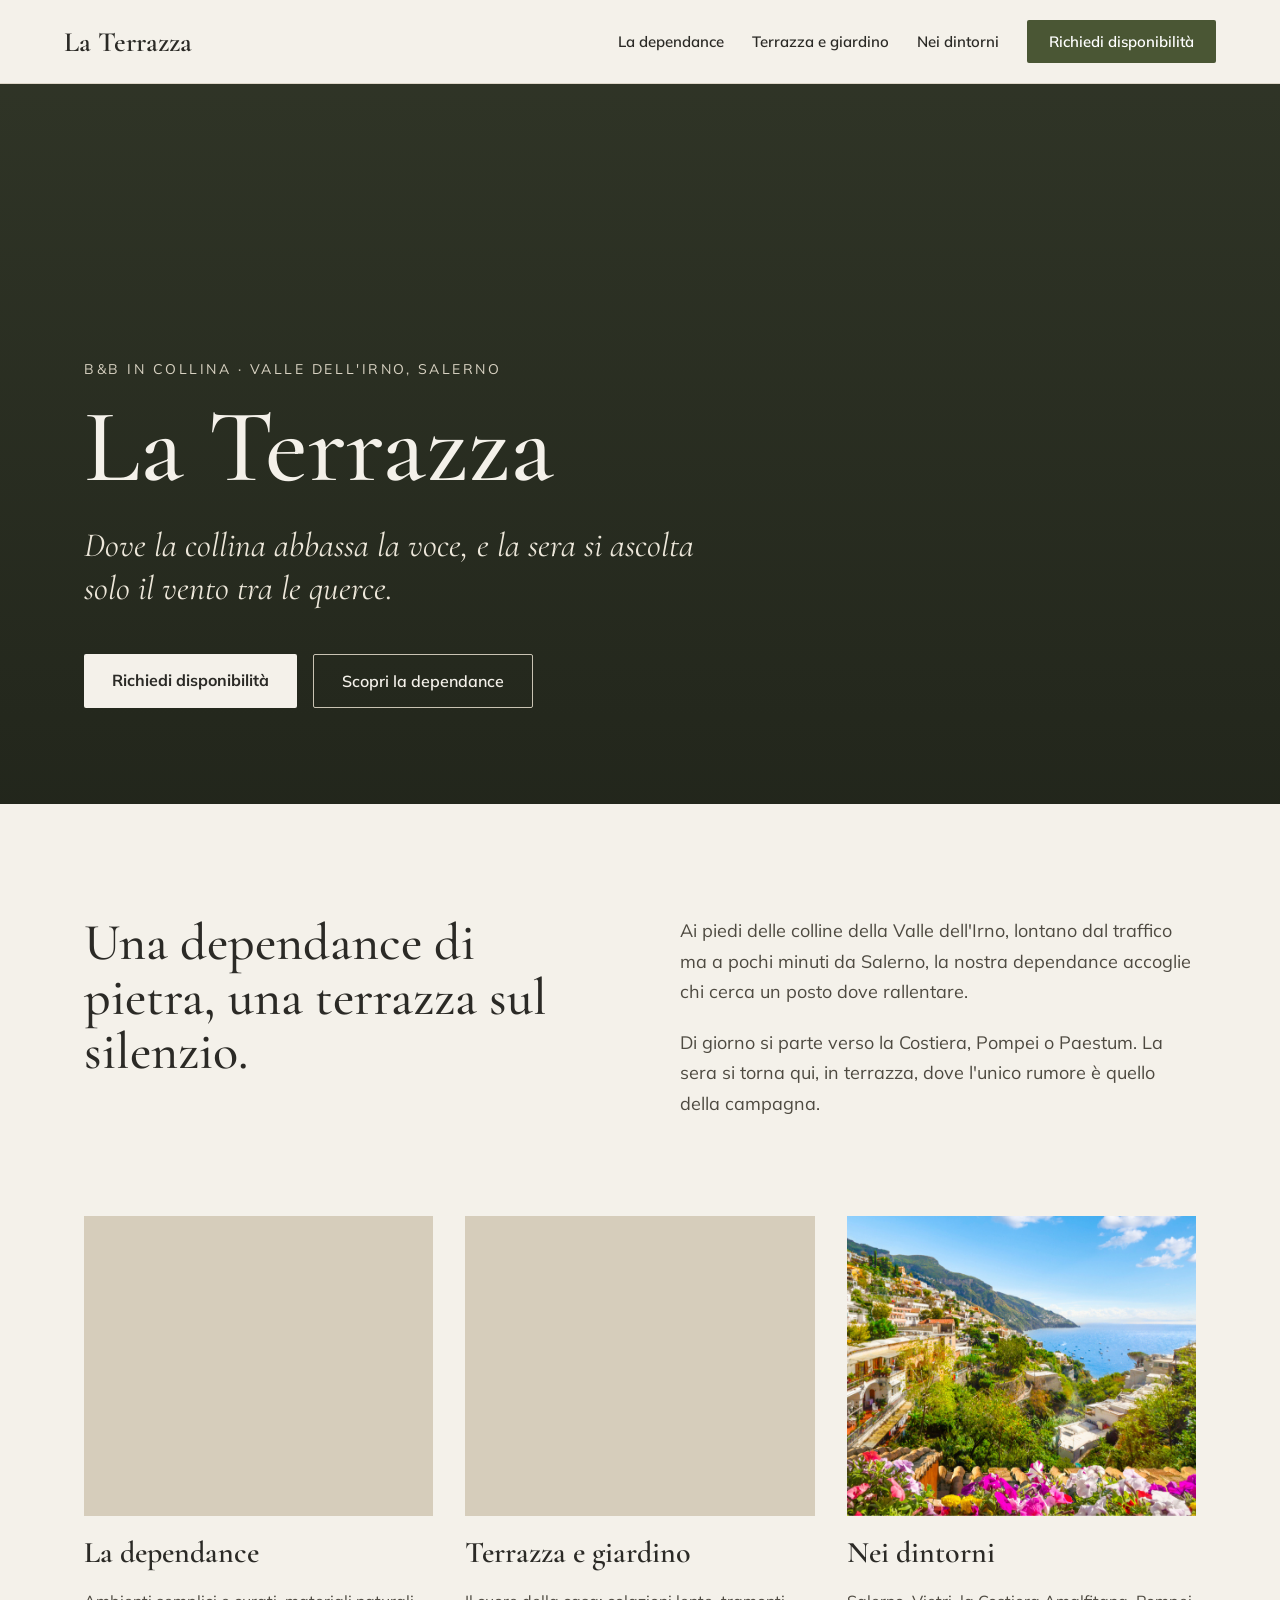
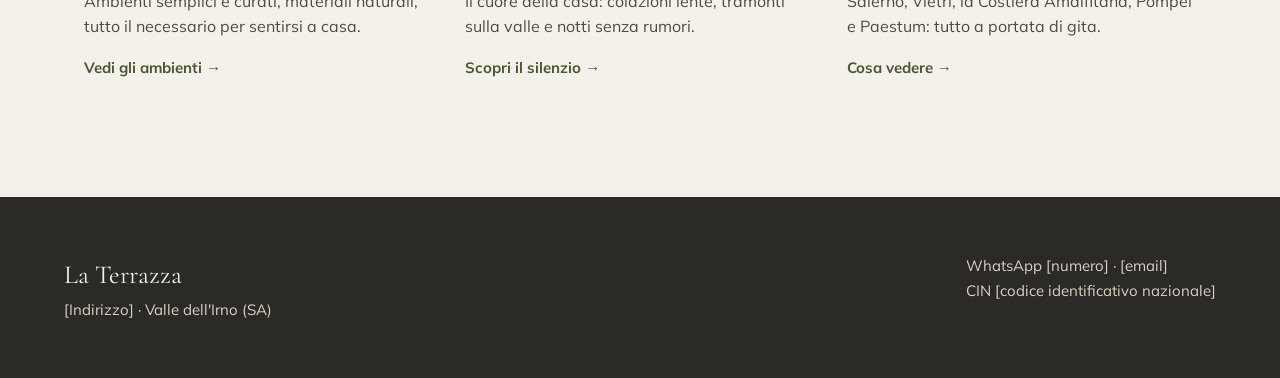
==== index.html @ 40154986 "Add files via upload" ====
<!doctype html>
<html lang="it">
  <head>
    <meta charset="utf-8" />
    <meta name="viewport" content="width=device-width, initial-scale=1" />
    <title>La Terrazza – Home</title>
    <meta
      name="description"
      content="B&B rustico in collina nella Valle dell'Irno, a pochi minuti da Salerno e dalla Costiera Amalfitana."
    />
    <link rel="preconnect" href="https://fonts.googleapis.com" />
    <link
      href="https://fonts.googleapis.com/css2?family=Cormorant+Garamond:ital,wght@0,500;0,600;1,500&family=Mulish:wght@400;600;700&display=swap"
      rel="stylesheet"
    />
    <style>
      body {
        margin: 0;
        background: #f4f1ea;
      }
      a {
        color: #4a5634;
      }
      a:hover {
        color: #2f3820;
      }
    </style>
    <link rel="stylesheet" href="style.css" />
    <script src="menu.js" defer></script>
  </head>
  <body>
    <div
      style="
        font-family: &quot;Mulish&quot;, sans-serif;
        color: #2b2a26;
        background: #f4f1ea;
        min-height: 100vh;
      "
    >
      <header
        class="site-header"
        style="
          display: flex;
          flex-wrap: wrap;
          align-items: center;
          justify-content: space-between;
          gap: 16px 32px;
          padding: 20px 5%;
          border-bottom: 1px solid #ddd6c8;
          background: #f4f1ea;
        "
      >
        <a
          href="index.html"
          style="
            font-family: &quot;Cormorant Garamond&quot;, serif;
            font-size: 28px;
            font-weight: 600;
            color: #2b2a26;
            text-decoration: none;
          "
          >La Terrazza</a
        >
        <button
          type="button"
          class="menu-toggle"
          aria-expanded="false"
          aria-controls="menu-principale"
          aria-label="Apri il menu"
        >
          <svg
            class="icon-burger"
            aria-hidden="true"
            width="24"
            height="24"
            viewBox="0 0 24 24"
            fill="none"
            stroke="currentColor"
            stroke-width="1.8"
            stroke-linecap="round"
          >
            <path d="M4 7h16M4 12h16M4 17h16"></path>
          </svg>
          <svg
            class="icon-close"
            aria-hidden="true"
            width="24"
            height="24"
            viewBox="0 0 24 24"
            fill="none"
            stroke="currentColor"
            stroke-width="1.8"
            stroke-linecap="round"
          >
            <path d="M6 6l12 12M18 6L6 18"></path>
          </svg>
        </button>
        <nav
          id="menu-principale"
          class="site-nav"
          aria-label="Principale"
          style="
            display: flex;
            flex-wrap: wrap;
            align-items: center;
            gap: 8px 28px;
            font-size: 15px;
            font-weight: 600;
          "
        >
          <a
            href="dependance.html"
            style="color: #2b2a26; text-decoration: none; padding: 12px 0"
            >La dependance</a
          >
          <a
            href="terrazza.html"
            style="color: #2b2a26; text-decoration: none; padding: 12px 0"
            >Terrazza e giardino</a
          >
          <a
            href="dintorni.html"
            style="color: #2b2a26; text-decoration: none; padding: 12px 0"
            >Nei dintorni</a
          >
          <a
            href="contatti.html"
            style="
              color: #ffffff;
              background: #4a5634;
              text-decoration: none;
              padding: 12px 22px;
              border-radius: 2px;
            "
            >Richiedi disponibilità</a
          >
        </nav>
      </header>

      <section
        style="
          position: relative;
          height: 720px;
          background:
            linear-gradient(rgba(25, 28, 20, 0.35), rgba(25, 28, 20, 0.72)),
            url('img/terrazza/gard1.jpg')
              center / cover no-repeat #3b4130;
          display: flex;
          align-items: flex-end;
          overflow: hidden;
        "
      >

        <div
          style="
            width: 100%;
            max-width: 1240px;
            margin: 0 auto;
            padding: 0 5% 96px;
            box-sizing: border-box;
          "
        >
          <p
            style="
              margin: 0 0 20px;
              font-size: 14px;
              letter-spacing: 0.18em;
              text-transform: uppercase;
              color: #d8d2c2;
            "
          >
            B&amp;B in collina · Valle dell'Irno, Salerno
          </p>
          <h1
            style="
              margin: 0;
              font-family: &quot;Cormorant Garamond&quot;, serif;
              font-weight: 500;
              font-size: 104px;
              line-height: 0.95;
              color: #f4f1ea;
            "
          >
            La Terrazza
          </h1>
          <p
            style="
              margin: 28px 0 0;
              max-width: 620px;
              font-family: &quot;Cormorant Garamond&quot;, serif;
              font-style: italic;
              font-size: 34px;
              line-height: 1.25;
              color: #ede7da;
            "
          >
            Dove la collina abbassa la voce, e la sera si ascolta solo il vento
            tra le querce.
          </p>
          <div
            style="display: flex; flex-wrap: wrap; gap: 16px; margin-top: 44px"
          >
            <a
              href="contatti.html"
              style="
                background: #f4f1ea;
                color: #2b2a26;
                text-decoration: none;
                font-weight: 700;
                font-size: 16px;
                padding: 16px 28px;
                border-radius: 2px;
              "
              >Richiedi disponibilità</a
            >
            <a
              href="dependance.html"
              style="
                color: #f4f1ea;
                text-decoration: none;
                font-weight: 600;
                font-size: 16px;
                padding: 16px 28px;
                border: 1px solid #c9c3b3;
                border-radius: 2px;
              "
              >Scopri la dependance</a
            >
          </div>
        </div>
      </section>

      <section
        style="
          max-width: 1240px;
          margin: 0 auto;
          padding: 112px 5% 64px;
          box-sizing: border-box;
          display: grid;
          grid-template-columns: repeat(auto-fit, minmax(320px, 1fr));
          gap: 48px 80px;
          align-items: start;
        "
      >
        <h2
          style="
            margin: 0;
            font-family: &quot;Cormorant Garamond&quot;, serif;
            font-weight: 500;
            font-size: 52px;
            line-height: 1.05;
          "
        >
          Una dependance di pietra, una terrazza sul silenzio.
        </h2>
        <div style="font-size: 18px; line-height: 1.7; color: #4e4a41">
          <p style="margin: 0 0 20px">
            Ai piedi delle colline della Valle dell'Irno, lontano dal traffico
            ma a pochi minuti da Salerno, la nostra dependance accoglie chi
            cerca un posto dove rallentare.
          </p>
          <p style="margin: 0">
            Di giorno si parte verso la Costiera, Pompei o Paestum. La sera si
            torna qui, in terrazza, dove l'unico rumore è quello della campagna.
          </p>
        </div>
      </section>

      <section
        style="
          max-width: 1240px;
          margin: 0 auto;
          padding: 32px 5% 120px;
          box-sizing: border-box;
          display: grid;
          grid-template-columns: repeat(auto-fit, minmax(300px, 1fr));
          gap: 32px;
        "
      >
        <a
          href="dependance.html"
          style="
            display: flex;
            flex-direction: column;
            gap: 18px;
            text-decoration: none;
            color: #2b2a26;
          "
        >
          <div
            role="img"
            aria-label="Camera con travi a vista (foto temporanea)"
            style="
              height: 300px;
              background: #d6cdbb
                url(&quot;https://images.unsplash.com/photo-1752942158170-38cd41c574d6?auto=format&fit=crop&w=1600&q=70&quot;)
                center / cover no-repeat;
              display: flex;
              align-items: flex-end;
              padding: 16px;
              box-sizing: border-box;
              font-size: 12px;
              letter-spacing: 0.12em;
              text-transform: uppercase;
              color: #3f3b33;
            "
          >
          </div>
          <span
            style="
              font-family: &quot;Cormorant Garamond&quot;, serif;
              font-size: 30px;
              font-weight: 600;
            "
            >La dependance</span
          >
          <span style="font-size: 16px; line-height: 1.6; color: #4e4a41"
            >Ambienti semplici e curati, materiali naturali, tutto il necessario
            per sentirsi a casa.</span
          >
          <span style="font-size: 15px; font-weight: 700; color: #4a5634"
            >Vedi gli ambienti →</span
          >
        </a>
        <a
          href="terrazza.html"
          style="
            display: flex;
            flex-direction: column;
            gap: 18px;
            text-decoration: none;
            color: #2b2a26;
          "
        >
          <div
            role="img"
            aria-label="Laghetto in giardino con anatre (foto temporanea)"
            style="
              height: 300px;
              background: #d6cdbb
                url('img/terrazza/rose1.jpeg')
                center / cover no-repeat;
              display: flex;
              align-items: flex-end;
              padding: 16px;
              box-sizing: border-box;
              font-size: 12px;
              letter-spacing: 0.12em;
              text-transform: uppercase;
              color: #3f3b33;
            "
          >
          </div>
          <span
            style="
              font-family: &quot;Cormorant Garamond&quot;, serif;
              font-size: 30px;
              font-weight: 600;
            "
            >Terrazza e giardino</span
          >
          <span style="font-size: 16px; line-height: 1.6; color: #4e4a41"
            >Il cuore della casa: colazioni lente, tramonti sulla valle e notti
            senza rumori.</span
          >
          <span style="font-size: 15px; font-weight: 700; color: #4a5634"
            >Scopri il silenzio →</span
          >
        </a>
        <a
          href="dintorni.html"
          style="
            display: flex;
            flex-direction: column;
            gap: 18px;
            text-decoration: none;
            color: #2b2a26;
          "
        >
          <div
            role="img"
            aria-label="Case sulla scogliera della Costiera Amalfitana (foto temporanea)"
            style="
              height: 300px;
              background: #d6cdbb
                url('img/dintorni/dint.png')
                center / cover no-repeat;
              display: flex;
              align-items: flex-end;
              padding: 16px;
              box-sizing: border-box;
              font-size: 12px;
              letter-spacing: 0.12em;
              text-transform: uppercase;
              color: #3f3b33;
            "
          >

          </div>
          <span
            style="
              font-family: &quot;Cormorant Garamond&quot;, serif;
              font-size: 30px;
              font-weight: 600;
            "
            >Nei dintorni</span
          >
          <span style="font-size: 16px; line-height: 1.6; color: #4e4a41"
            >Salerno, Vietri, la Costiera Amalfitana, Pompei e Paestum: tutto a
            portata di gita.</span
          >
          <span style="font-size: 15px; font-weight: 700; color: #4a5634"
            >Cosa vedere →</span
          >
        </a>
      </section>

      <footer
        style="
          background: #2b2a26;
          color: #d8d2c2;
          padding: 56px 5%;
          display: flex;
          flex-wrap: wrap;
          justify-content: space-between;
          gap: 24px 48px;
          font-size: 15px;
          line-height: 1.7;
        "
      >
        <div>
          <div
            style="
              font-family: &quot;Cormorant Garamond&quot;, serif;
              font-size: 26px;
              color: #f4f1ea;
            "
          >
            La Terrazza
          </div>
          <div>[Indirizzo] · Valle dell'Irno (SA)</div>
        </div>
        <div>
          <div>WhatsApp [numero] · [email]</div>
          <div>CIN [codice identificativo nazionale]</div>
        </div>
      </footer>
    </div>
  </body>
</html>
---- style.css ----
/* Piccoli aggiustamenti per schermi stretti */
*,*::before,*::after{box-sizing:border-box}
img{max-width:100%;display:block}
@media (max-width: 760px){
  h1{font-size:52px !important;line-height:1.05 !important}
  h2{font-size:34px !important}
  section[aria-label] > div[style*="span 2"]{grid-column:auto !important}
  [style*="height: 720px"]{height:auto !important;min-height:600px;padding-top:120px}
  form, form + div{padding:0}
}

/* Menu a burger su smartphone */
.menu-toggle{display:none}
.menu-toggle .icon-close{display:none}
@media (max-width: 760px){
  .site-header{position:sticky;top:0;z-index:50;padding-top:12px !important;padding-bottom:12px !important}
  .menu-toggle{display:inline-flex;align-items:center;justify-content:center;width:48px;height:48px;padding:0;
    background:transparent;border:1px solid #C9C3B3;border-radius:2px;color:#2B2A26;cursor:pointer}
  .menu-toggle:focus-visible{outline:2px solid #4A5634;outline-offset:2px}
  .site-header.open .menu-toggle .icon-burger{display:none}
  .site-header.open .menu-toggle .icon-close{display:block}
  .site-nav{display:none !important;width:100%;flex-direction:column !important;align-items:stretch !important;
    gap:0 !important;padding:4px 0 16px;border-top:1px solid #DDD6C8}
  .site-header.open .site-nav{display:flex !important}
  .site-nav a{padding:16px 4px !important;font-size:18px !important;border-bottom:1px solid #E6E0D3}
  .site-nav a:last-child{margin-top:16px;text-align:center;border-bottom:0;padding:16px 22px !important}
}
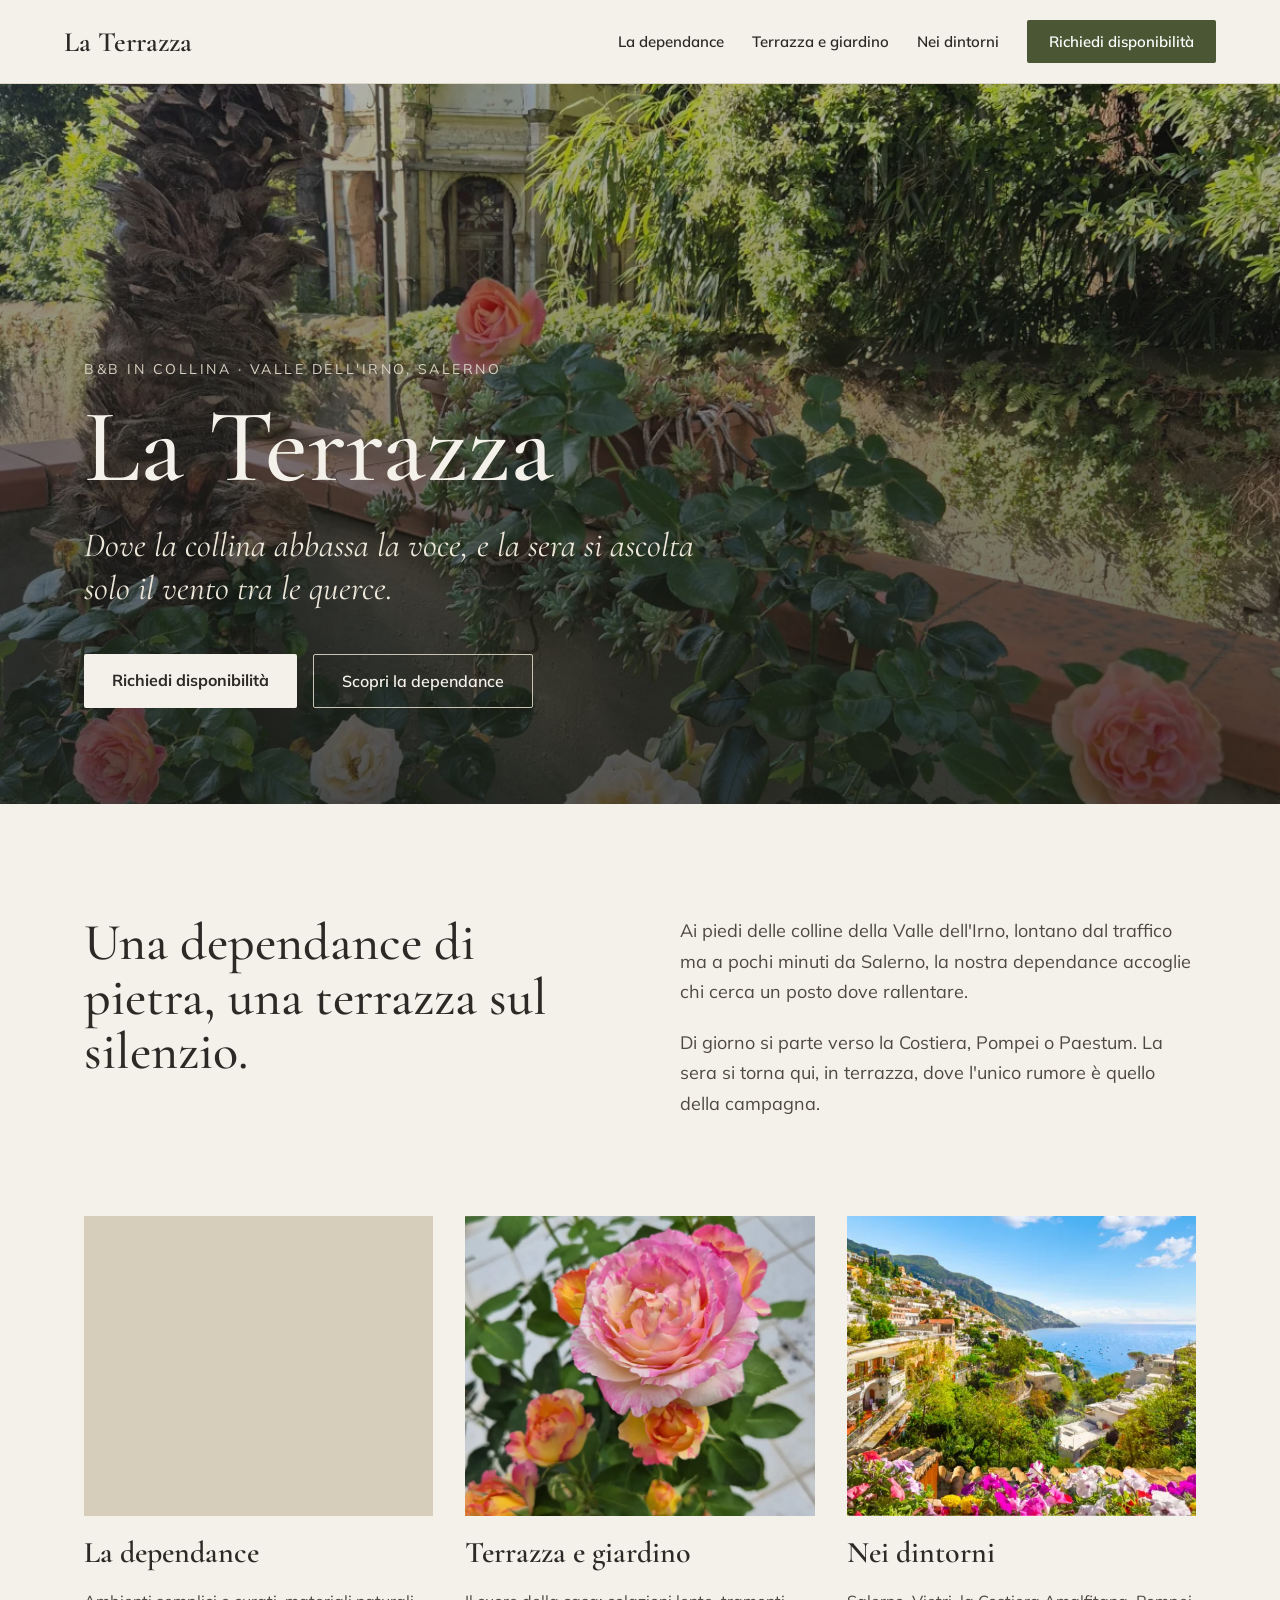
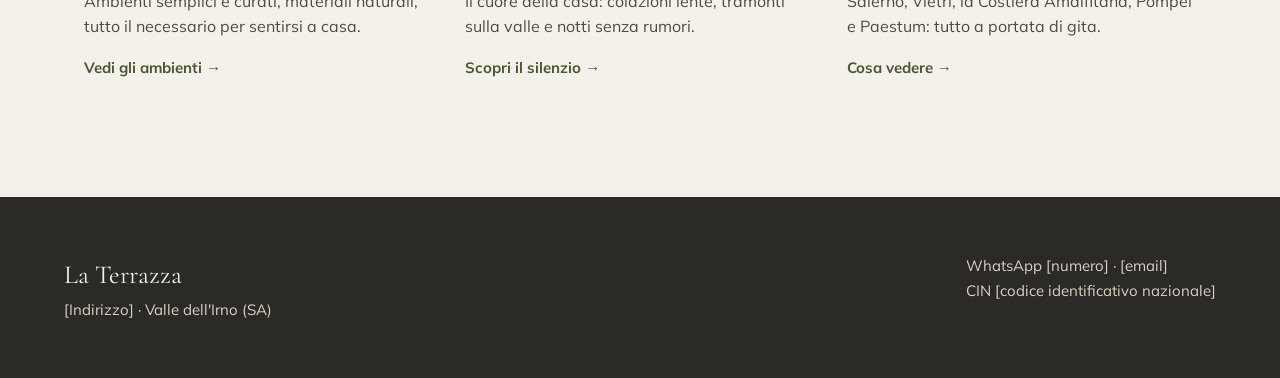
==== commit 576cbdcb: "Add files via upload" ====
--- a/index.html
+++ b/index.html
@@ -143,7 +143,7 @@
           height: 720px;
           background:
             linear-gradient(rgba(25, 28, 20, 0.35), rgba(25, 28, 20, 0.72)),
-            url('img/terrazza/gard1.jpg')
+            url('img/terrazza/gard1.webp')
               center / cover no-repeat #3b4130;
           display: flex;
           align-items: flex-end;
@@ -338,7 +338,7 @@
             style="
               height: 300px;
               background: #d6cdbb
-                url('img/terrazza/rose1.jpeg')
+                url('img/terrazza/rose1.webp')
                 center / cover no-repeat;
               display: flex;
               align-items: flex-end;
@@ -383,7 +383,7 @@
             style="
               height: 300px;
               background: #d6cdbb
-                url('img/dintorni/dint.png')
+                url('img/dintorni/dint.webp')
                 center / cover no-repeat;
               display: flex;
               align-items: flex-end;
